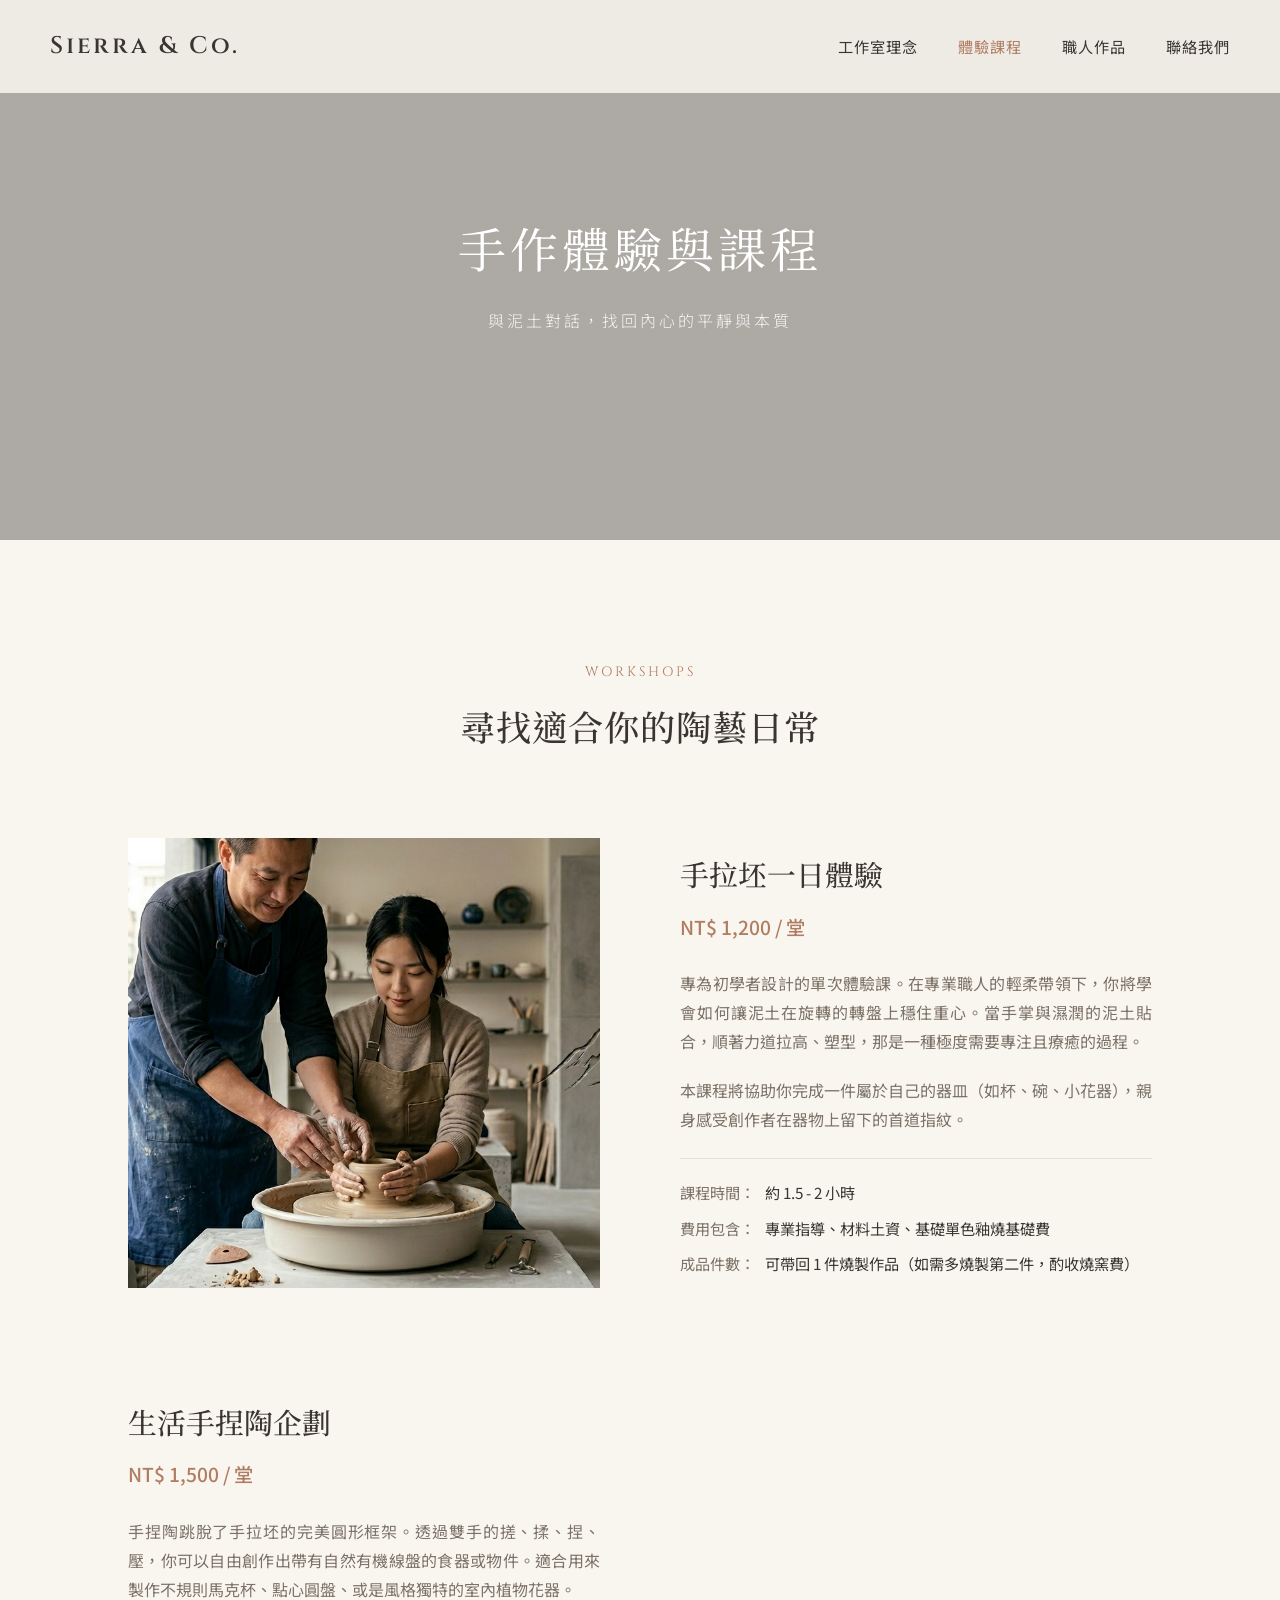
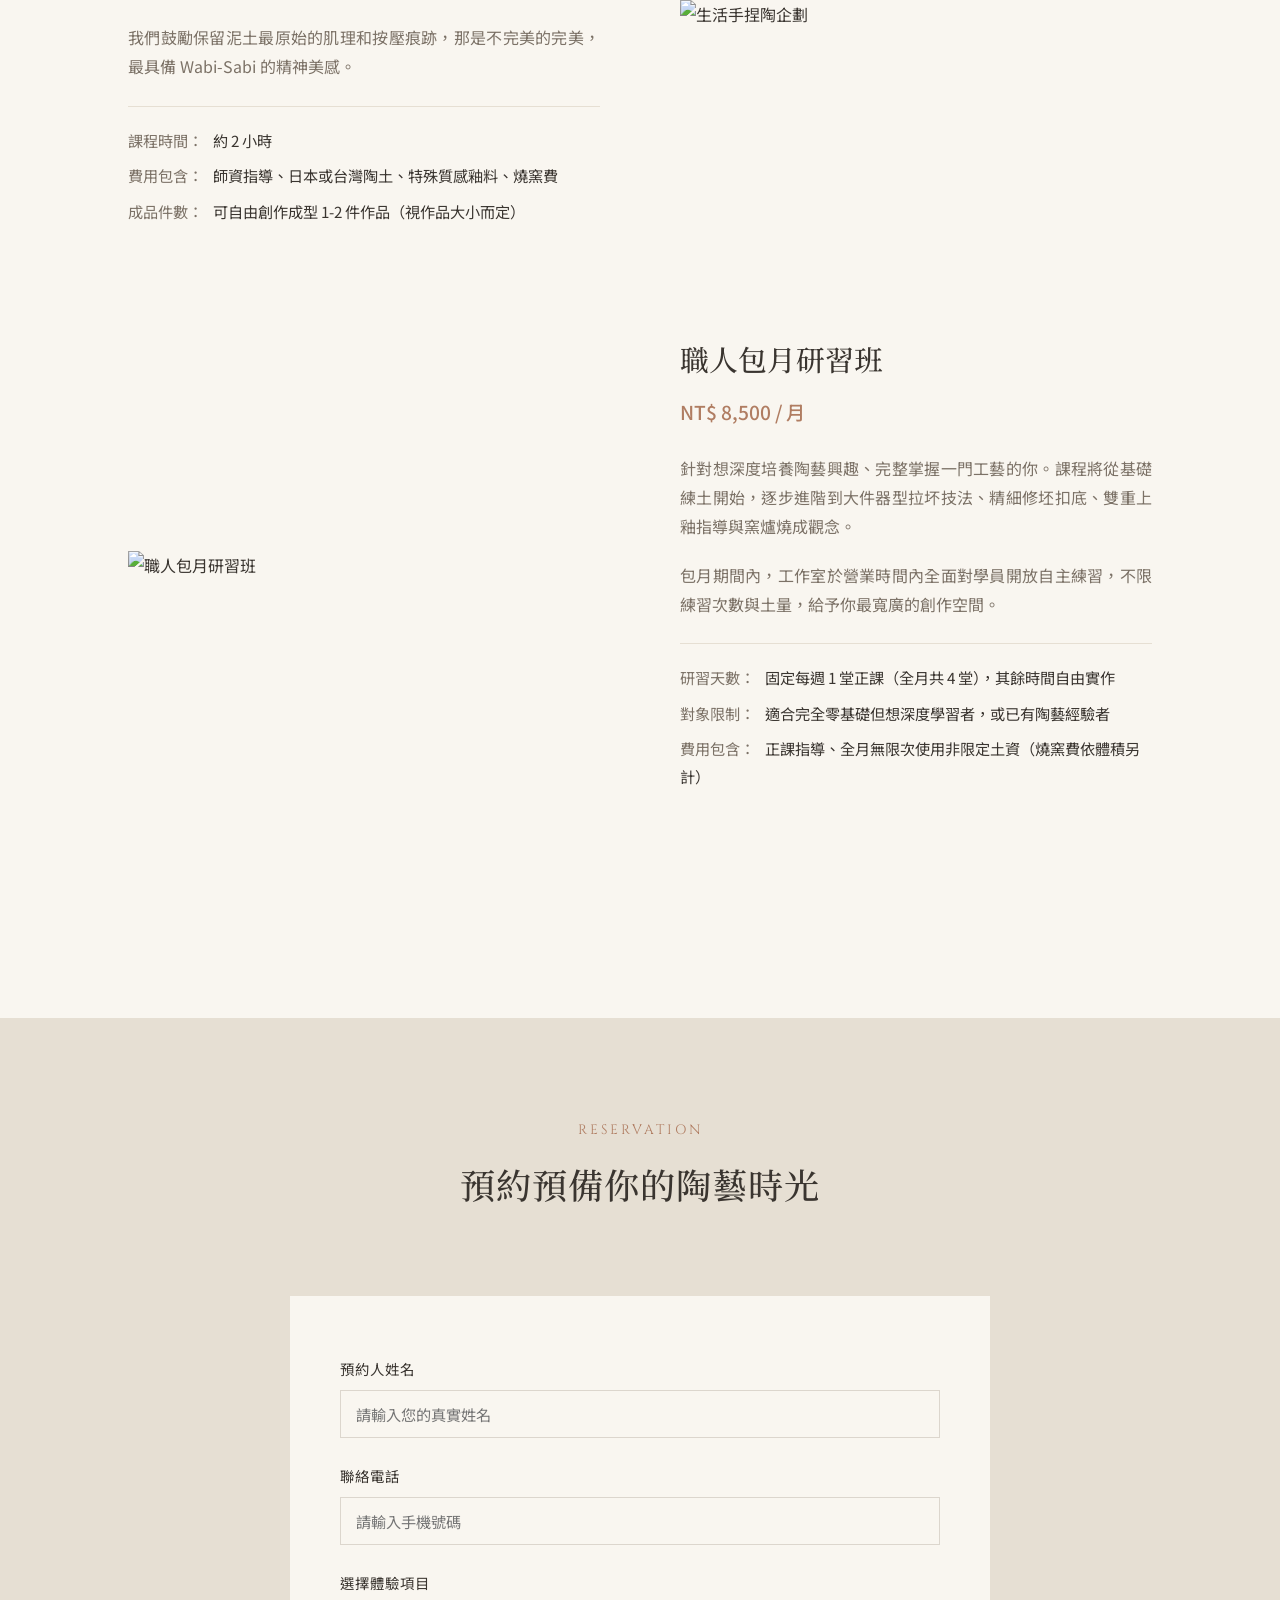
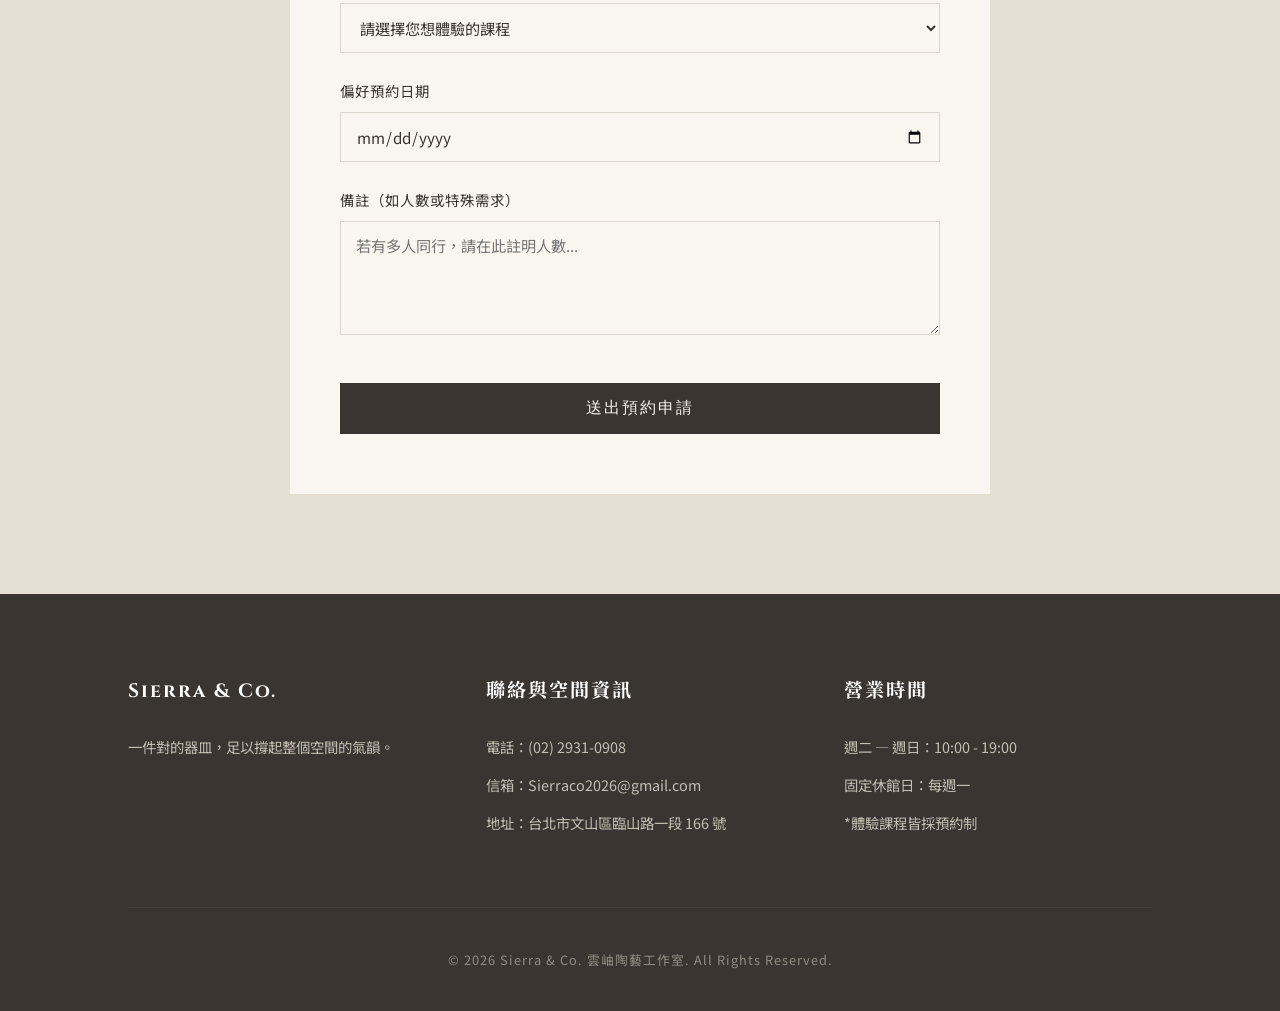
==== courses.html @ 01415de9 "change: update gallery and courses pages with new images and links" ====
<!DOCTYPE html>
<html lang="zh-TW">
<head>
    <meta charset="UTF-8">
    <meta name="viewport" content="width=device-width, initial-scale=1.0">
    <title>體驗課程 | Sierra & Co. 雲岫陶藝工作室</title>
    <link rel="preconnect" href="https://fonts.googleapis.com">
    <link rel="preconnect" href="https://fonts.gstatic.com" crossorigin>
    <link href="https://fonts.googleapis.com/css2?family=Cinzel:wght@400;600&family=Noto+Sans+TC:wght@300;400;500&family=Noto+Serif+TC:wght@400;600&display=swap" rel="stylesheet">
    <link href="style.css" rel="stylesheet">
    
    <style>
        /* --- 基礎樣式設定 (延續首頁 Wabi-Sabi 風格) --- */
        :root {
            --bg-color: #f9f6f0;       /* 溫潤燕麥白 */
            --text-dark: #3a3530;     /* 深炭褐 */
            --text-muted: #7c7267;    /* 淺泥灰 */
            --accent-clay: #b07d62;   /* 陶土赤紅 */
            --accent-sand: #e6dfd3;   /* 沙礫膚色 */
            --transition: all 0.4s cubic-bezier(0.25, 1, 0.5, 1);
        }

        * {
            margin: 0;
            padding: 0;
            box-sizing: border-box;
        }

        body {
            font-family: 'Noto Sans TC', sans-serif;
            background-color: var(--bg-color);
            color: var(--text-dark);
            line-height: 1.8;
            overflow-x: hidden;
        }

        a {
            text-decoration: none;
            color: inherit;
            transition: var(--transition);
        }

        /* --- 導覽列 Navigation --- */
        header {
            position: fixed;
            top: 0;
            left: 0;
            width: 100%;
            padding: 25px 50px;
            display: flex;
            justify-content: space-between;
            align-items: center;
            z-index: 1000;
            background-color: rgba(249, 246, 240, 0.85);
            backdrop-filter: blur(10px);
        }

        .logo {
            font-family: 'Cinzel', serif;
            font-size: 1.5rem;
            letter-spacing: 3px;
            font-weight: 600;
            color: var(--text-dark);
        }

        .menu-toggle {
            display: none;
            flex-direction: column;
            justify-content: space-between;
            width: 24px;
            height: 16px;
            cursor: pointer;
            z-index: 1002;
        }

        .menu-toggle .bar {
            width: 100%;
            height: 1.5px;
            background-color: var(--text-dark);
            transition: var(--transition);
        }

        .nav-links {
            display: flex;
            list-style: none;
            gap: 40px;
        }

        .nav-links a {
            font-size: 0.95rem;
            letter-spacing: 1px;
            font-weight: 400;
            position: relative;
        }

        .nav-links a::after {
            content: '';
            position: absolute;
            width: 0;
            height: 1px;
            bottom: -5px;
            left: 0;
            background-color: var(--accent-clay);
            transition: var(--transition);
        }

        .nav-links a:hover::after { width: 100%; }
        .nav-links a:hover { color: var(--accent-clay); }

        /* --- 內頁專用次級 Banner --- */
        .page-hero {
            height: 60vh;
            display: flex;
            align-items: center;
            justify-content: center;
            text-align: center;
            padding: 0 20px;
            position: relative;
            background: linear-gradient(rgba(58,53,48,0.4), rgba(58,53,48,0.4)), 
                        url('https://images.unsplash.com/photo-1593113598332-cd288d649433?auto=format&fit=crop&w=1920&q=80') center/cover no-repeat;
        }

        .hero-content {
            color: #fff;
            animation: fadeIn 1.5s ease;
        }

        .hero-content h1 {
            font-family: 'Noto Serif TC', serif;
            font-size: 3rem;
            letter-spacing: 4px;
            margin-bottom: 15px;
            font-weight: 400;
        }

        .hero-content p {
            font-size: 1rem;
            letter-spacing: 3px;
            font-weight: 300;
            opacity: 0.9;
        }

        /* --- 課程詳細介紹 Section (交錯排版) --- */
        .course-detail-section {
            padding: 120px 10%;
        }

        .section-tag {
            font-family: 'Cinzel', serif;
            color: var(--accent-clay);
            font-size: 0.85rem;
            letter-spacing: 3px;
            display: block;
            margin-bottom: 10px;
            text-align: center;
        }

        .section-title {
            font-family: 'Noto Serif TC', serif;
            font-size: 2.2rem;
            font-weight: 500;
            margin-bottom: 80px;
            letter-spacing: 1px;
            text-align: center;
        }

        .course-detail-item {
            display: flex;
            align-items: center;
            gap: 80px;
            margin-bottom: 100px;
        }

        .course-detail-item:nth-child(even) {
            flex-direction: row-reverse;
        }

        .course-detail-img {
            flex: 1;
        }

        .course-detail-img img {
            width: 100%;
            height: 450px;
            object-fit: cover;
        }

        .course-detail-text {
            flex: 1;
        }

        .course-detail-text h3 {
            font-family: 'Noto Serif TC', serif;
            font-size: 1.8rem;
            margin-bottom: 10px;
            font-weight: 500;
        }

        .course-detail-price {
            color: var(--accent-clay);
            font-size: 1.2rem;
            font-weight: 500;
            display: block;
            margin-bottom: 25px;
        }

        .course-detail-text p {
            color: var(--text-muted);
            margin-bottom: 20px;
            text-align: justify;
        }

        .course-info-list {
            margin-top: 25px;
            list-style: none;
            border-top: 1px solid var(--accent-sand);
            padding-top: 20px;
        }

        .course-info-list li {
            font-size: 0.95rem;
            color: var(--text-dark);
            margin-bottom: 8px;
        }

        .course-info-list span {
            color: var(--text-muted);
            margin-right: 10px;
        }

        /* --- 預約表單設計 --- */
        .booking-section {
            background-color: var(--accent-sand);
            padding: 100px 10%;
        }

        .booking-container {
            max-width: 700px;
            margin: 0 auto;
            background-color: var(--bg-color);
            padding: 60px 50px;
        }

        .form-group {
            margin-bottom: 25px;
        }

        .form-group label {
            display: block;
            font-size: 0.9rem;
            margin-bottom: 8px;
            letter-spacing: 1px;
            color: var(--text-dark);
        }

        .form-control {
            width: 100%;
            padding: 12px 15px;
            border: 1px solid #dcd6cd;
            background-color: transparent;
            font-family: inherit;
            color: var(--text-dark);
            font-size: 0.95rem;
            transition: var(--transition);
        }

        .form-control:focus {
            outline: none;
            border-color: var(--accent-clay);
        }

        select.form-control {
            cursor: pointer;
        }

        .btn-submit {
            display: block;
            width: 100%;
            padding: 15px;
            background-color: var(--text-dark);
            color: var(--bg-color);
            border: none;
            font-size: 1rem;
            letter-spacing: 2px;
            cursor: pointer;
            transition: var(--transition);
            margin-top: 40px;
        }

        .btn-submit:hover {
            background-color: var(--accent-clay);
        }

        /* --- 聯絡與資訊 Footer --- */
        footer {
            background-color: var(--text-dark);
            color: var(--accent-sand);
            padding: 80px 10% 40px 10%;
        }

        .footer-content {
            display: grid;
            grid-template-columns: repeat(auto-fit, minmax(250px, 1fr));
            gap: 50px;
            margin-bottom: 60px;
        }

        .footer-box h4 {
            font-family: 'Cinzel', 'Noto Serif TC', serif;
            font-size: 1.2rem;
            margin-bottom: 25px;
            letter-spacing: 2px;
            color: #fff;
        }

        .footer-box p, .footer-box li {
            font-size: 0.9rem;
            margin-bottom: 12px;
            opacity: 0.8;
            list-style: none;
        }

        .footer-bottom {
            text-align: center;
            padding-top: 40px;
            border-top: 1px solid rgba(230, 223, 211, 0.1);
            font-size: 0.8rem;
            opacity: 0.5;
            letter-spacing: 1px;
        }

        @keyframes fadeIn {
            from { opacity: 0; transform: translateY(20px); }
            to { opacity: 1; transform: translateY(0); }
        }

        /* --- 📱 RWD 手機版樣式 --- */
        @media (max-width: 968px) {
            header { padding: 20px 30px; }
            .menu-toggle { display: flex; order: 2; }

            .menu-toggle.active .bar:nth-child(1) { transform: translateY(7px) rotate(45deg); }
            .menu-toggle.active .bar:nth-child(2) { opacity: 0; }
            .menu-toggle.active .bar:nth-child(3) { transform: translateY(-7px) rotate(-45deg); }

            .nav-links {
                display: flex;
                flex-direction: column;
                justify-content: flex-start;
                align-items: flex-end;
                position: absolute;
                top: 100%;
                right: 30px;
                width: 200px;
                padding: 25px 20px;
                background-color: rgba(249, 246, 240, 0.98);
                box-shadow: 0 10px 30px rgba(58, 53, 48, 0.08);
                gap: 20px;
                opacity: 0;
                transform: translateY(-15px); 
                pointer-events: none;
                transition: var(--transition);
                z-index: 1000;
            }

            .nav-links.active {
                opacity: 1;
                transform: translateY(0);
                pointer-events: auto;
            }

            .nav-links a { font-size: 1rem; width: 100%; text-align: right; }
            
            .course-detail-item, .course-detail-item:nth-child(even) {
                flex-direction: column;
                gap: 30px;
                margin-bottom: 70px;
            }
            .course-detail-img img { height: 300px; }
            .booking-container { padding: 40px 25px; }
            .hero-content h1 { font-size: 2.2rem; }
        }
    </style>
</head>
<body>

    <header>
        <div class="logo">Sierra & Co.</div>
        
        <div class="menu-toggle" id="mobile-menu">
            <span class="bar"></span>
            <span class="bar"></span>
            <span class="bar"></span>
        </div>
        
        <nav>
            <ul class="nav-links">
                <li><a href="index.html#about">工作室理念</a></li>
                <li><a href="courses.html" style="color: var(--accent-clay);">體驗課程</a></li>
                <li><a href="gallery.html">職人作品</a></li>
                <li><a href="index.html#contact">聯絡我們</a></li>
            </ul>
        </nav>
    </header>

    <section class="page-hero">
        <div class="hero-content">
            <h1>手作體驗與課程</h1>
            <p>與泥土對話，找回內心的平靜與本質</p>
        </div>
    </section>

    <section class="course-detail-section">
        <span class="section-tag">WORKSHOPS</span>
        <h2 class="section-title">尋找適合你的陶藝日常</h2>

        <div class="course-detail-item">
            <div class="course-detail-img">
                <img src="手拉坯一日體驗.png" alt="手拉坯一日體驗">
            </div>
            <div class="course-detail-text">
                <h3>手拉坯一日體驗</h3>
                <span class="course-detail-price">NT$ 1,200 / 堂</span>
                <p>專為初學者設計的單次體驗課。在專業職人的輕柔帶領下，你將學會如何讓泥土在旋轉的轉盤上穩住重心。當手掌與濕潤的泥土貼合，順著力道拉高、塑型，那是一種極度需要專注且療癒的過程。</p>
                <p>本課程將協助你完成一件屬於自己的器皿（如杯、碗、小花器），親身感受創作者在器物上留下的首道指紋。</p>
                <ul class="course-info-list">
                    <li><span>課程時間：</span>約 1.5 - 2 小時</li>
                    <li><span>費用包含：</span>專業指導、材料土資、基礎單色釉燒基礎費</li>
                    <li><span>成品件數：</span>可帶回 1 件燒製作品（如需多燒製第二件，酌收燒窯費）</li>
                </ul>
            </div>
        </div>

        <div class="course-detail-item">
            <div class="course-detail-img">
                <img src="https://images.unsplash.com/photo-1534447677768-be436bb09401?auto=format&fit=crop&w=800&q=80" alt="生活手捏陶企劃">
            </div>
            <div class="course-detail-text">
                <h3>生活手捏陶企劃</h3>
                <span class="course-detail-price">NT$ 1,500 / 堂</span>
                <p>手捏陶跳脫了手拉坯的完美圓形框架。透過雙手的搓、揉、捏、壓，你可以自由創作出帶有自然有機線盤的食器或物件。適合用來製作不規則馬克杯、點心圓盤、或是風格獨特的室內植物花器。</p>
                <p>我們鼓勵保留泥土最原始的肌理和按壓痕跡，那是不完美的完美，最具備 Wabi-Sabi 的精神美感。</p>
                <ul class="course-info-list">
                    <li><span>課程時間：</span>約 2 小時</li>
                    <li><span>費用包含：</span>師資指導、日本或台灣陶土、特殊質感釉料、燒窯費</li>
                    <li><span>成品件數：</span>可自由創作成型 1-2 件作品（視作品大小而定）</li>
                </ul>
            </div>
        </div>

        <div class="course-detail-item">
            <div class="course-detail-img">
                <img src="https://images.unsplash.com/photo-1578749556568-bc2c40e68b61?auto=format&fit=crop&w=800&q=80" alt="職人包月研習班">
            </div>
            <div class="course-detail-text">
                <h3>職人包月研習班</h3>
                <span class="course-detail-price">NT$ 8,500 / 月</span>
                <p>針對想深度培養陶藝興趣、完整掌握一門工藝的你。課程將從基礎練土開始，逐步進階到大件器型拉坏技法、精細修坯扣底、雙重上釉指導與窯爐燒成觀念。</p>
                <p>包月期間內，工作室於營業時間內全面對學員開放自主練習，不限練習次數與土量，給予你最寬廣的創作空間。</p>
                <ul class="course-info-list">
                    <li><span>研習天數：</span>固定每週 1 堂正課（全月共 4 堂），其餘時間自由實作</li>
                    <li><span>對象限制：</span>適合完全零基礎但想深度學習者，或已有陶藝經驗者</li>
                    <li><span>費用包含：</span>正課指導、全月無限次使用非限定土資（燒窯費依體積另計）</li>
                </ul>
            </div>
        </div>
    </section>

    <section class="booking-section" id="booking">
        <span class="section-tag">RESERVATION</span>
        <h2 class="section-title">預約預備你的陶藝時光</h2>
        
        <div class="booking-container">
            <form action="#" method="POST">
                <div class="form-group">
                    <label for="name">預約人姓名</label>
                    <input type="text" id="name" name="name" class="form-control" placeholder="請輸入您的真實姓名" required>
                </div>
                
                <div class="form-group">
                    <label for="phone">聯絡電話</label>
                    <input type="tel" id="phone" name="phone" class="form-control" placeholder="請輸入手機號碼" required>
                </div>

                <div class="form-group">
                    <label for="course-type">選擇體驗項目</label>
                    <select id="course-type" name="course-type" class="form-control" required>
                        <option value="" disabled selected>請選擇您想體驗的課程</option>
                        <option value="wheel">手拉坯一日體驗 (NT$ 1,200)</option>
                        <option value="hand">生活手捏陶企劃 (NT$ 1,500)</option>
                        <option value="month">職人包月研習班 (NT$ 8,500)</option>
                    </select>
                </div>

                <div class="form-group">
                    <label for="date">偏好預約日期</label>
                    <input type="date" id="date" name="date" class="form-control" required>
                </div>

                <div class="form-group">
                    <label for="notes">備註（如人數或特殊需求）</label>
                    <textarea id="notes" name="notes" class="form-control" rows="4" placeholder="若有多人同行，請在此註明人數..."></textarea>
                </div>

                <button type="submit" class="btn-submit">送出預約申請</button>
            </form>
        </div>
    </section>

    <footer id="contact">
        <div class="footer-content">
            <div class="footer-box">
                <h4>Sierra & Co.</h4>
                <p>一件對的器皿，足以撐起整個空間的氣韻。</p>
            </div>
            <div class="footer-box">
                <h4>聯絡與空間資訊</h4>
                <ul>
                    <li>電話：(02) 2931-0908</li>
                    <li>信箱：Sierraco2026@gmail.com</li>
                    <li>地址：台北市文山區臨山路一段 166 號</li>
                </ul>
            </div>
            <div class="footer-box">
                <h4>營業時間</h4>
                <ul>
                    <li>週二 — 週日：10:00 - 19:00</li>
                    <li>固定休館日：每週一</li>
                    <li>*體驗課程皆採預約制</li>
                </ul>
            </div>
        </div>
        <div class="footer-bottom">
            <p>&copy; 2026 Sierra & Co. 雲岫陶藝工作室. All Rights Reserved.</p>
        </div>
    </footer>

    <script>
        document.addEventListener('DOMContentLoaded', () => {
            const menuToggle = document.getElementById('mobile-menu');
            const navLinks = document.querySelector('.nav-links');

            // 1. 漢堡選單切換
            menuToggle.addEventListener('click', (e) => {
                e.stopPropagation();
                menuToggle.classList.toggle('active');
                navLinks.classList.toggle('active');
            });

            // 2. 點擊空白處關閉選單
            document.addEventListener('click', (e) => {
                if (!menuToggle.contains(e.target) && !navLinks.contains(e.target)) {
                    menuToggle.classList.remove('active');
                    navLinks.classList.remove('active');
                }
            });
        });
    </script>
</body>
</html>
---- style.css ----
/* --- 漢堡選單基礎樣式 (桌機版隱藏) --- */
.menu-toggle {
    display: none;
    flex-direction: column;
    justify-content: space-between;
    width: 24px;
    height: 18px;
    cursor: pointer;
    z-index: 1001;
}

.menu-toggle .bar {
    width: 100%;
    height: 1.5px;
    background-color: var(--text-dark);
    transition: var(--transition);
}

/* --- 📱 手機版 RWD 樣式 (上方滿版、左右吃滿、高度半版) --- */
        @media (max-width: 968px) {
            header { 
                padding: 20px 30px; 
                position: fixed; /* 確保導覽列固定在最頂端 */
                width: 100%;
                top: 0;
                left: 0;
            }
            
            /* 1. 顯示漢堡按鈕，並確保它在最右側 */
            .menu-toggle { 
                display: flex; 
                order: 2; /* 強制排在 logo 後面 */
                position: relative;
                z-index: 1002; /* 確保 X 按鈕在選單上層 */
            }

            /* 2. 漢堡按鈕點擊變成 X */
            .menu-toggle.active .bar:nth-child(1) {
                transform: translateY(7px) rotate(45deg);
            }
            .menu-toggle.active .bar:nth-child(2) {
                opacity: 0;
            }
            .menu-toggle.active .bar:nth-child(3) {
                transform: translateY(-7px) rotate(-45deg);
            }

            /* 3. 重構選單：上方滿版、左右吃滿（100%）、高度半版 */
            .nav-links {
                display: flex;
                flex-direction: column;
                justify-content: flex-start;
                align-items: flex-start; /* 文字靠左對齊，與你截圖的風格一致 */
                
                position: fixed;
                top: -100%; /* 預設完全藏在螢幕上方外面 */
                left: 0;
                
                /* 關鍵寬高度：左右兩側完全吃滿（100%寬），高度只佔據上半部 */
                width: 100vw; 
                /* 可依需求調整高度，例如 55vh 代表佔據螢幕高度的 55% */
                height: 55vh; 
                
                /* 上方留出 header 的厚度（大約 80px），避免選單字體與 Logo 重疊 */
                padding: 90px 40px 40px 40px; 
                
                background-color: #ffffff; /* 純白背景 */
                box-shadow: 0 10px 30px rgba(58, 53, 48, 0.08); /* 下方淡淡的優雅陰影 */
                gap: 25px; /* 選項之間的間距 */
                list-style: none;
                
                /* 由上往下掉落的流暢動畫 */
                opacity: 0;
                pointer-events: none;
                transition: transform 0.4s cubic-bezier(0.25, 1, 0.5, 1), opacity 0.3s ease;
                z-index: 1001;
            }

            /* 4. 當點擊啟動時，由上往下垂直掉落滑入（往下推移到 top: 0 的位置） */
            .nav-links.active {
                opacity: 1;
                transform: translateY(100%); /* 配合 top: -100% 剛好完美貼齊頂部展開 */
                pointer-events: auto;
            }

            /* 5. 選單選項的分隔線設計 */
            .nav-links li {
                width: 100%;
                border-bottom: 1px solid #f0ede7; /* 隱隱約約的下分界線 */
                padding-bottom: 12px;
            }

            .nav-links a {
                font-size: 1.05rem;
                font-weight: 400;
                color: var(--text-dark);
                display: block;
                width: 100%;
                text-align: left;
                letter-spacing: 2px;
            }
            
            /* 移除桌機版的 hover 線條效果 */
            .nav-links a::after {
                display: none;
            }
            
            /* 原有的其餘區塊 RWD 保持不變 */
            .about { flex-direction: column; padding: 80px 5%; gap: 40px; }
            .gallery-grid { grid-template-columns: repeat(2, 1fr); }
            .hero-content h1 { font-size: 2.5rem; }
        }
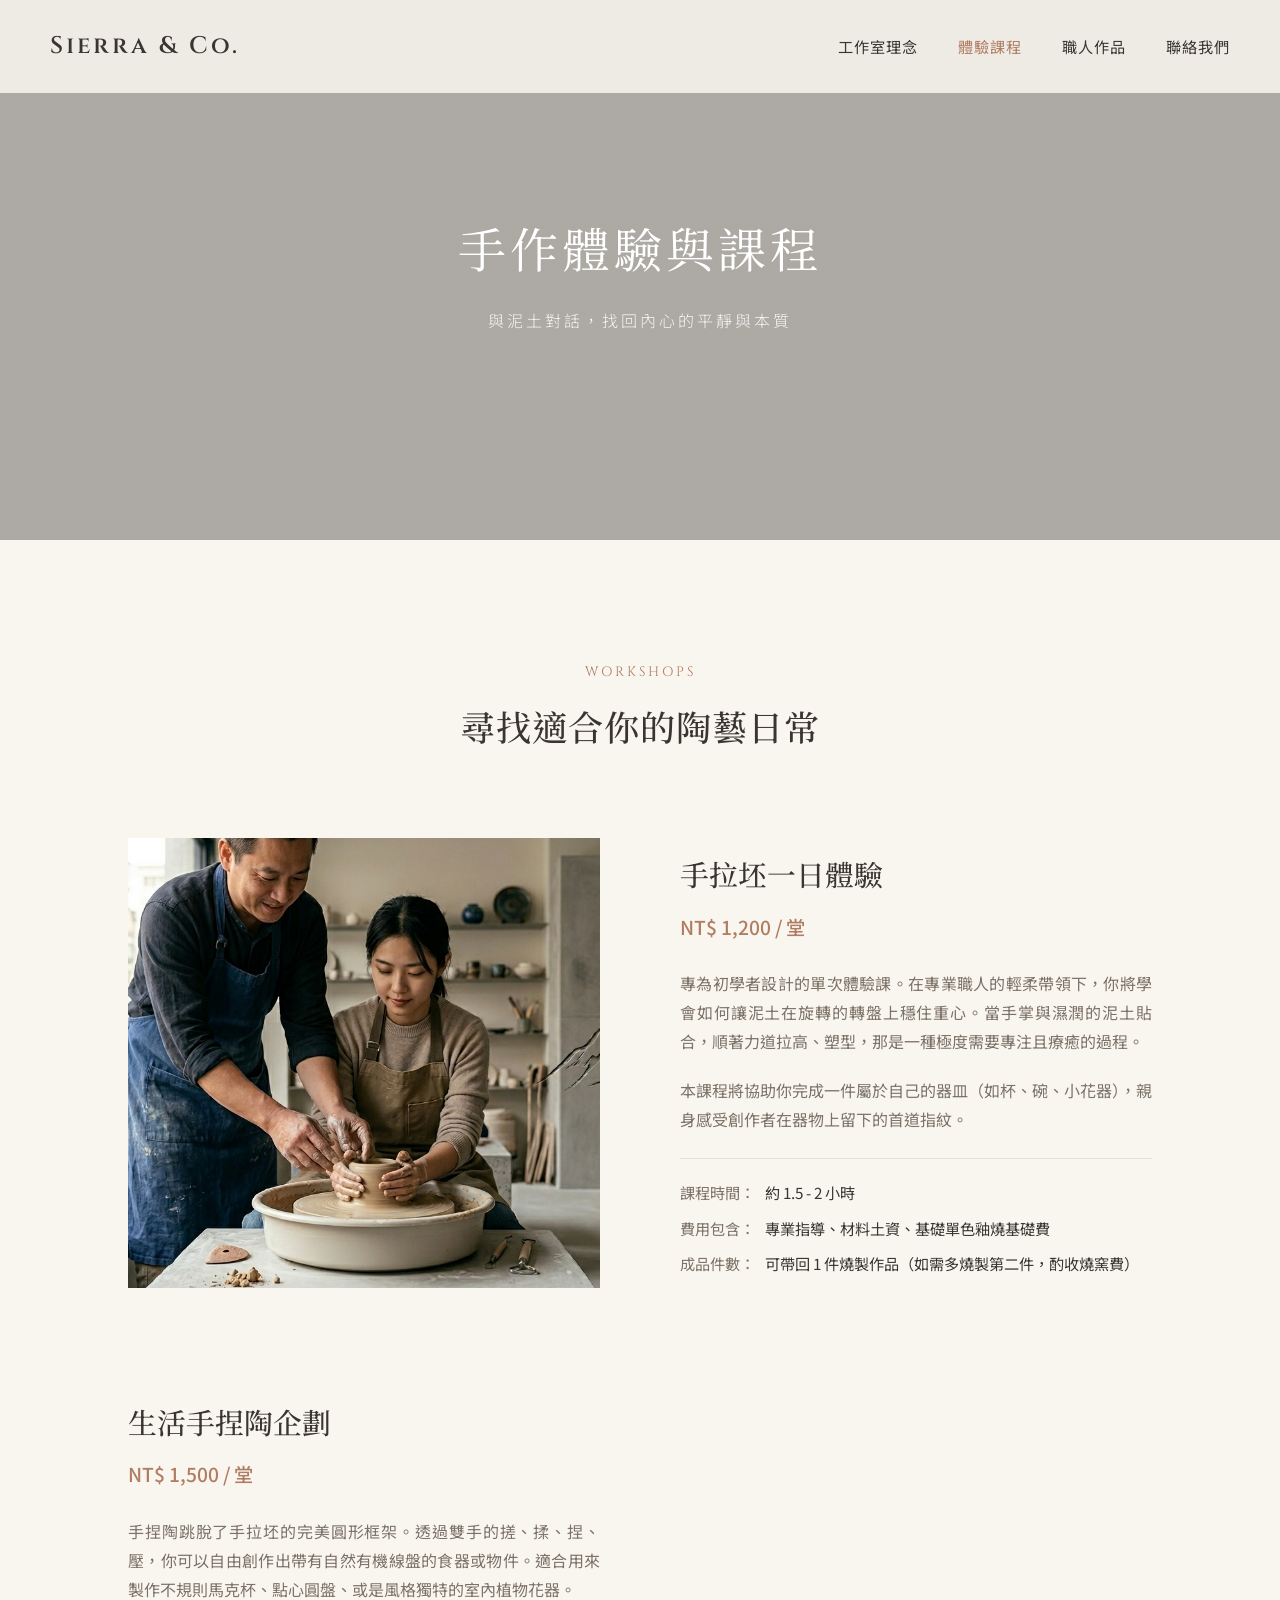
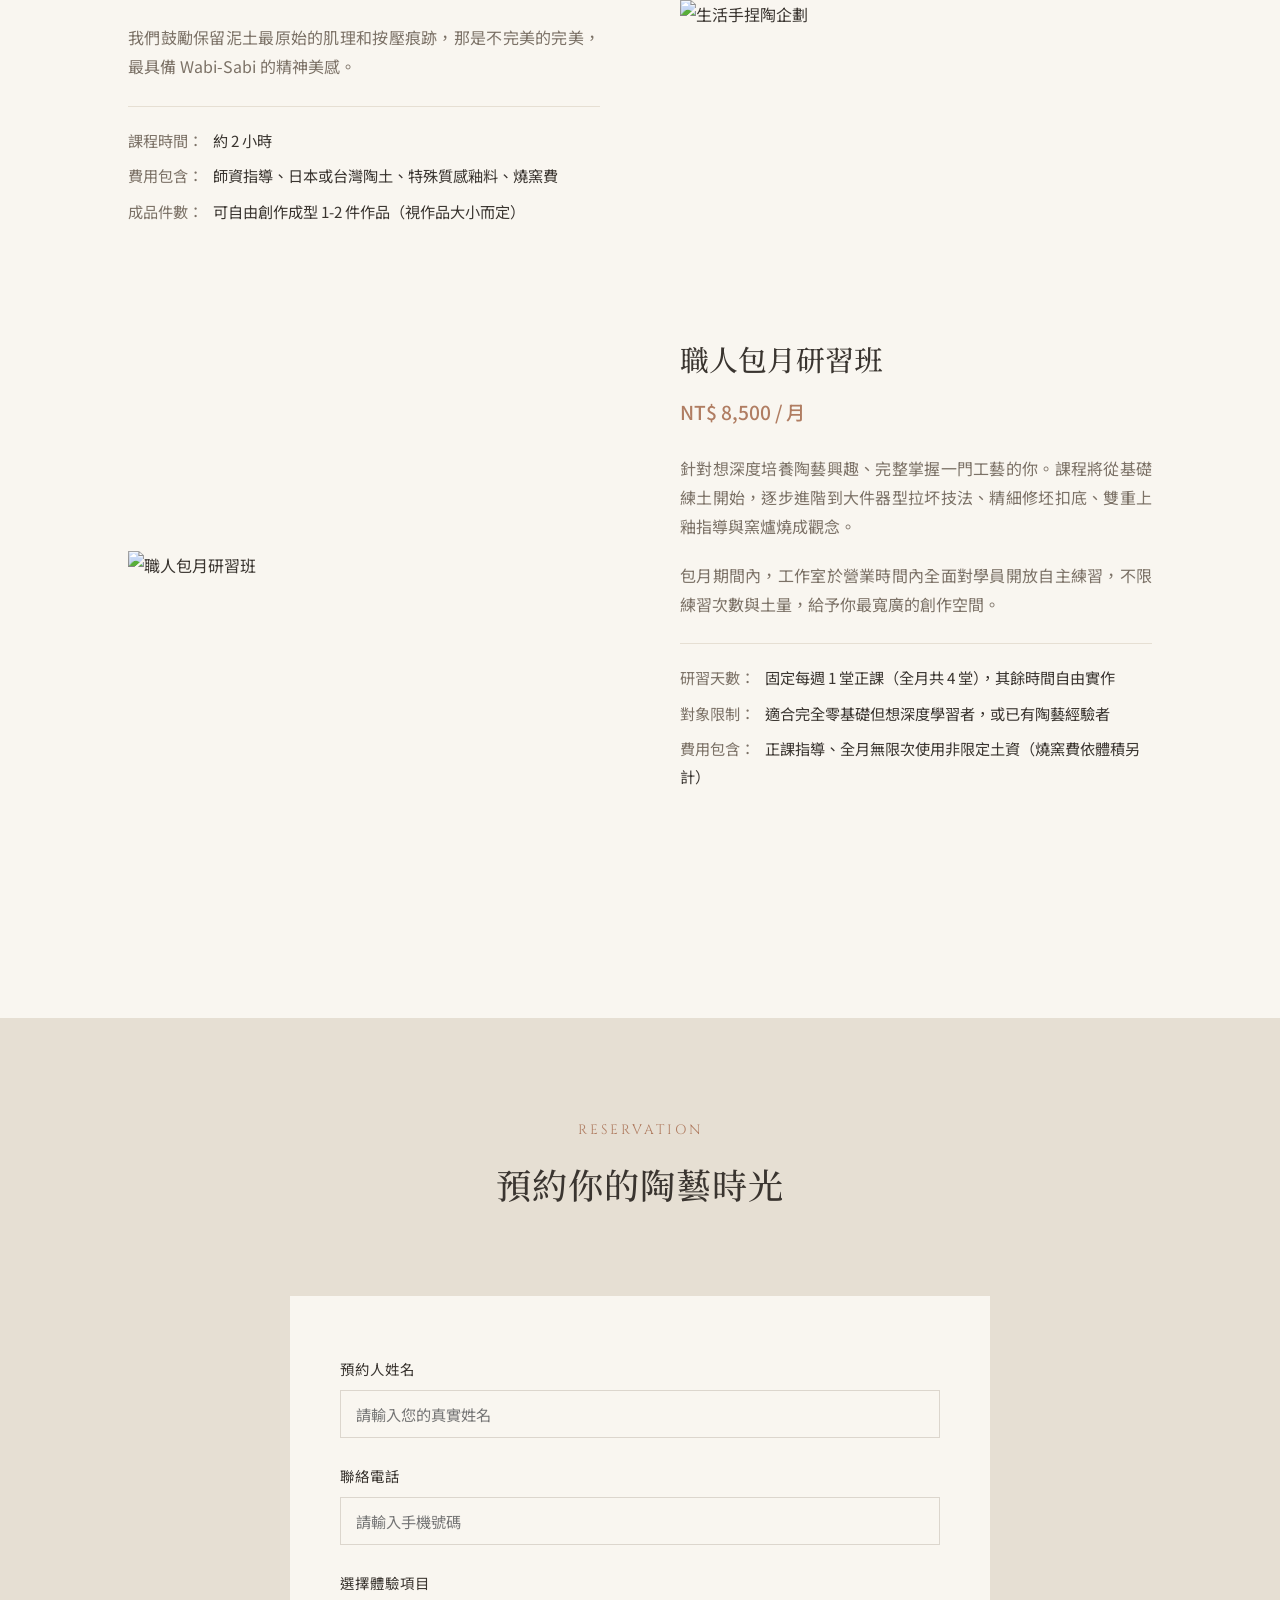
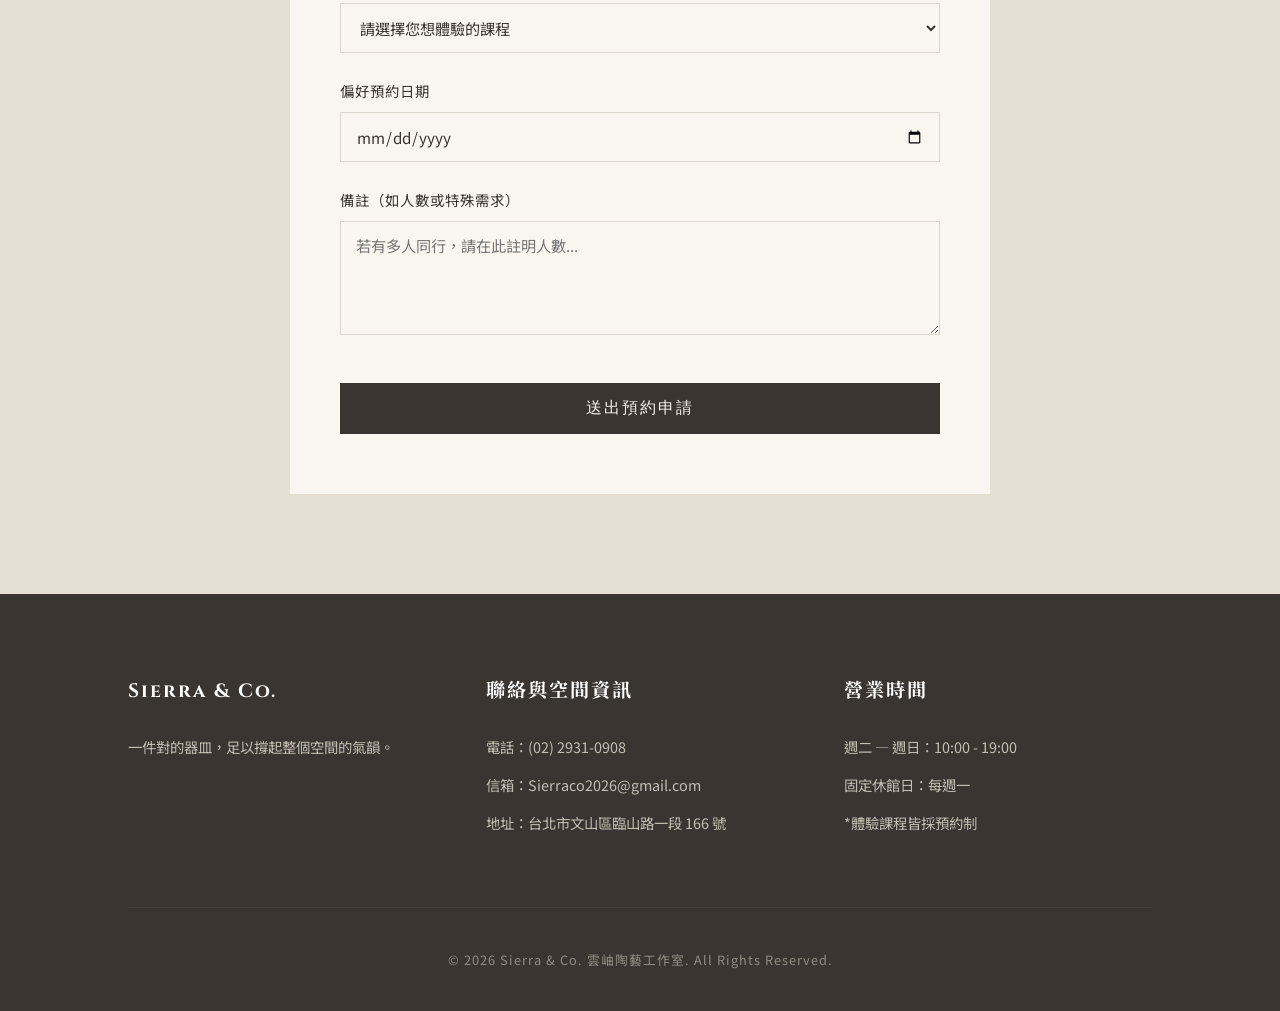
==== commit d96726ea: "change: update gallery and courses pages with new images and links" ====
--- a/courses.html
+++ b/courses.html
@@ -380,6 +380,37 @@
             .booking-container { padding: 40px 25px; }
             .hero-content h1 { font-size: 2.2rem; }
         }
+
+        /* --- 回到頂部按鈕 --- */
+        #scroll-top-btn {
+            position: fixed;
+            right: 24px;
+            bottom: 30px;
+            width: 48px;
+            height: 48px;
+            border: none;
+            border-radius: 50%;
+            background-color: var(--accent-clay);
+            color: #fff;
+            font-size: 1.4rem;
+            cursor: pointer;
+            box-shadow: 0 12px 28px rgba(176, 125, 98, 0.22);
+            opacity: 0;
+            visibility: hidden;
+            transform: translateY(10px);
+            transition: opacity 0.25s ease, transform 0.25s ease, visibility 0.25s ease;
+            z-index: 1003;
+        }
+
+        #scroll-top-btn.visible {
+            opacity: 1;
+            visibility: visible;
+            transform: translateY(0);
+        }
+
+        #scroll-top-btn:hover {
+            background-color: #98624e;
+        }
     </style>
 </head>
 <body>
@@ -468,7 +499,7 @@
 
     <section class="booking-section" id="booking">
         <span class="section-tag">RESERVATION</span>
-        <h2 class="section-title">預約預備你的陶藝時光</h2>
+        <h2 class="section-title">預約你的陶藝時光</h2>
         
         <div class="booking-container">
             <form action="#" method="POST">
@@ -554,7 +585,24 @@
                     navLinks.classList.remove('active');
                 }
             });
+
+            const scrollTopBtn = document.getElementById('scroll-top-btn');
+
+            if (scrollTopBtn) {
+                window.addEventListener('scroll', () => {
+                    if (window.scrollY > 300) {
+                        scrollTopBtn.classList.add('visible');
+                    } else {
+                        scrollTopBtn.classList.remove('visible');
+                    }
+                });
+
+                scrollTopBtn.addEventListener('click', () => {
+                    window.scrollTo({ top: 0, behavior: 'smooth' });
+                });
+            }
         });
     </script>
+    <button id="scroll-top-btn" aria-label="回到頂部">↑</button>
 </body>
 </html>
